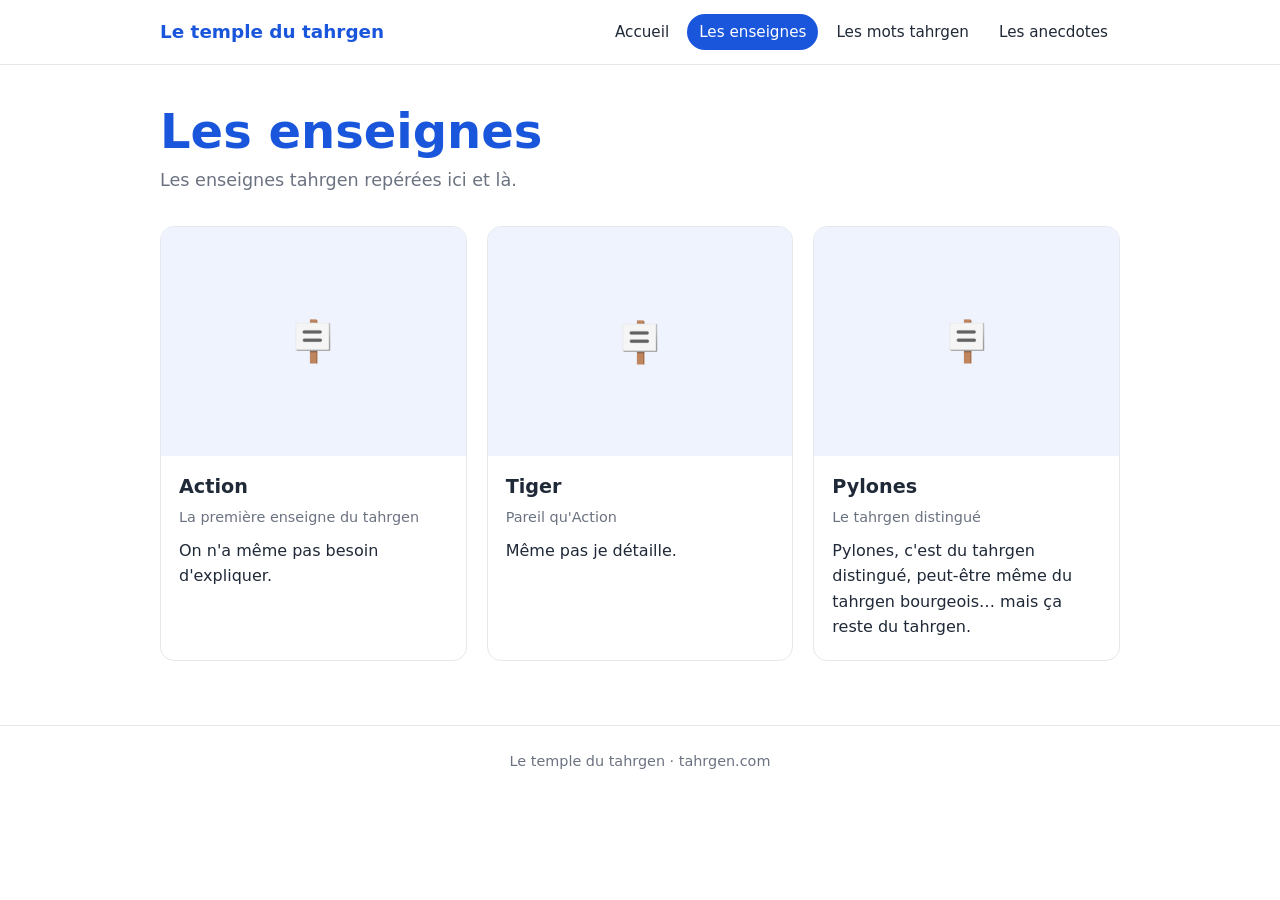
==== enseignes.html @ 92ed101b "Add site structure: homepage and 3 categories (enseignes, mots, anecdotes) Co-Authored-By: Claude Op" ====
<!doctype html>
<html lang="fr">
<head>
  <meta charset="utf-8">
  <meta name="viewport" content="width=device-width, initial-scale=1">
  <title>Les enseignes · Le temple du tahrgen</title>
  <link rel="stylesheet" href="style.css">
</head>
<body>
  <header class="entete">
    <div class="entete-interieur">
      <a class="logo" href="index.html">Le temple du tahrgen</a>
      <nav class="nav">
        <a href="index.html">Accueil</a>
        <a href="enseignes.html" aria-current="page">Les enseignes</a>
        <a href="mots.html">Les mots tahrgen</a>
        <a href="anecdotes.html">Les anecdotes</a>
      </nav>
    </div>
  </header>

  <main>
    <h1 class="titre-page">Les enseignes</h1>
    <p class="intro">Les enseignes tahrgen repérées ici et là.</p>

    <section class="grille">

      <!--
        POUR AJOUTER UNE ENSEIGNE : copie un bloc <article> ci-dessous et modifie-le.
        Photo : mets l'image dans le dossier "images/" puis remplace la ligne
        <div class="sans-photo">🪧</div> par :
        <img src="images/nom-de-la-photo.jpg" alt="Description de la photo">
      -->

      <article class="carte">
        <div class="sans-photo">🪧</div>
        <div class="carte-corps">
          <h2>Action</h2>
          <p class="lieu">La première enseigne du tahrgen</p>
          <p>On n'a même pas besoin d'expliquer.</p>
        </div>
      </article>

      <article class="carte">
        <div class="sans-photo">🪧</div>
        <div class="carte-corps">
          <h2>Tiger</h2>
          <p class="lieu">Pareil qu'Action</p>
          <p>Même pas je détaille.</p>
        </div>
      </article>

      <article class="carte">
        <div class="sans-photo">🪧</div>
        <div class="carte-corps">
          <h2>Pylones</h2>
          <p class="lieu">Le tahrgen distingué</p>
          <p>Pylones, c'est du tahrgen distingué, peut-être même du tahrgen bourgeois… mais ça reste du tahrgen.</p>
        </div>
      </article>

    </section>
  </main>

  <footer class="pied">Le temple du tahrgen · tahrgen.com</footer>
</body>
</html>
---- style.css ----
/* ===== Le temple du tahrgen — feuille de style commune ===== */

:root {
  --bleu: #1a56db;
  --bleu-fonce: #1240a8;
  --bleu-pale: #eef3fe;
  --texte: #1f2937;
  --texte-doux: #6b7280;
  --bord: #e5e7eb;
  --fond: #ffffff;
  --rayon: 14px;
}

* { box-sizing: border-box; }

html, body {
  margin: 0;
  background: var(--fond);
  color: var(--texte);
  font-family: system-ui, -apple-system, "Segoe UI", Roboto, sans-serif;
  line-height: 1.6;
}

a { color: var(--bleu); }

/* ----- En-tête / navigation ----- */
.entete {
  border-bottom: 1px solid var(--bord);
  background: var(--fond);
  position: sticky;
  top: 0;
  z-index: 10;
}
.entete-interieur {
  max-width: 1000px;
  margin: 0 auto;
  padding: 14px 20px;
  display: flex;
  align-items: center;
  justify-content: space-between;
  gap: 16px;
  flex-wrap: wrap;
}
.logo {
  font-weight: 800;
  font-size: 1.15rem;
  color: var(--bleu);
  text-decoration: none;
}
.nav {
  display: flex;
  gap: 6px;
  flex-wrap: wrap;
}
.nav a {
  text-decoration: none;
  color: var(--texte);
  padding: 6px 12px;
  border-radius: 999px;
  font-size: 0.95rem;
}
.nav a:hover { background: var(--bleu-pale); color: var(--bleu); }
.nav a[aria-current="page"] { background: var(--bleu); color: #fff; }

/* ----- Contenu ----- */
main {
  max-width: 1000px;
  margin: 0 auto;
  padding: 40px 20px 64px;
}

.titre-page {
  color: var(--bleu);
  font-size: clamp(2rem, 6vw, 3rem);
  line-height: 1.1;
  margin: 0 0 8px;
}
.intro {
  color: var(--texte-doux);
  font-size: 1.1rem;
  margin: 0 0 32px;
  max-width: 60ch;
}

/* ----- Accueil ----- */
.accueil-hero {
  text-align: center;
  padding: 48px 0 40px;
}
.accueil-hero h1 {
  color: var(--bleu);
  font-size: clamp(2.2rem, 8vw, 4.5rem);
  line-height: 1.1;
  margin: 0 0 16px;
}
.accueil-hero p {
  color: var(--texte-doux);
  font-size: 1.15rem;
  margin: 0 auto;
  max-width: 50ch;
}

.categories {
  display: grid;
  grid-template-columns: repeat(auto-fit, minmax(240px, 1fr));
  gap: 20px;
}
.categorie {
  display: block;
  text-decoration: none;
  color: inherit;
  border: 1px solid var(--bord);
  border-radius: var(--rayon);
  padding: 28px 24px;
  transition: border-color .15s, transform .15s, box-shadow .15s;
}
.categorie:hover {
  border-color: var(--bleu);
  transform: translateY(-2px);
  box-shadow: 0 8px 24px rgba(26, 86, 219, .12);
}
.categorie .icone { font-size: 2rem; }
.categorie h2 {
  color: var(--bleu);
  margin: 12px 0 6px;
  font-size: 1.35rem;
}
.categorie p { margin: 0; color: var(--texte-doux); }
.categorie .lien { display: inline-block; margin-top: 14px; font-weight: 600; color: var(--bleu); }

/* ----- Les enseignes (grille de cartes avec photo) ----- */
.grille {
  display: grid;
  grid-template-columns: repeat(auto-fill, minmax(260px, 1fr));
  gap: 20px;
}
.carte {
  border: 1px solid var(--bord);
  border-radius: var(--rayon);
  overflow: hidden;
  background: var(--fond);
}
.carte img,
.carte .sans-photo {
  width: 100%;
  aspect-ratio: 4 / 3;
  object-fit: cover;
  display: block;
  background: var(--bleu-pale);
}
.carte .sans-photo {
  display: flex;
  align-items: center;
  justify-content: center;
  color: var(--bleu);
  font-size: 2.5rem;
}
.carte-corps { padding: 16px 18px 20px; }
.carte h2 { margin: 0 0 4px; font-size: 1.2rem; }
.carte .lieu { color: var(--texte-doux); font-size: 0.9rem; margin: 0 0 8px; }
.carte p { margin: 0; }

/* ----- Les mots (lexique) ----- */
.lexique { margin: 0; }
.mot {
  border-bottom: 1px solid var(--bord);
  padding: 20px 0;
}
.mot:first-child { border-top: 1px solid var(--bord); }
.mot dt {
  font-size: 1.35rem;
  font-weight: 700;
  color: var(--bleu);
}
.mot dt .nature {
  font-size: 0.85rem;
  font-weight: 400;
  font-style: italic;
  color: var(--texte-doux);
  margin-left: 8px;
}
.mot dd { margin: 6px 0 0; }
.mot .exemple {
  margin-top: 8px;
  padding-left: 12px;
  border-left: 3px solid var(--bleu-pale);
  font-style: italic;
  color: var(--texte-doux);
}

/* ----- Les anecdotes ----- */
.anecdotes { display: grid; gap: 20px; }
.anecdote {
  border: 1px solid var(--bord);
  border-left: 4px solid var(--bleu);
  border-radius: var(--rayon);
  padding: 20px 24px;
}
.anecdote h2 { margin: 0 0 4px; font-size: 1.3rem; }
.anecdote .date { color: var(--texte-doux); font-size: 0.9rem; margin: 0 0 10px; }
.anecdote p { margin: 0 0 8px; }
.anecdote p:last-child { margin-bottom: 0; }

/* ----- Pied de page ----- */
.pied {
  border-top: 1px solid var(--bord);
  text-align: center;
  color: var(--texte-doux);
  font-size: 0.9rem;
  padding: 24px 20px;
}
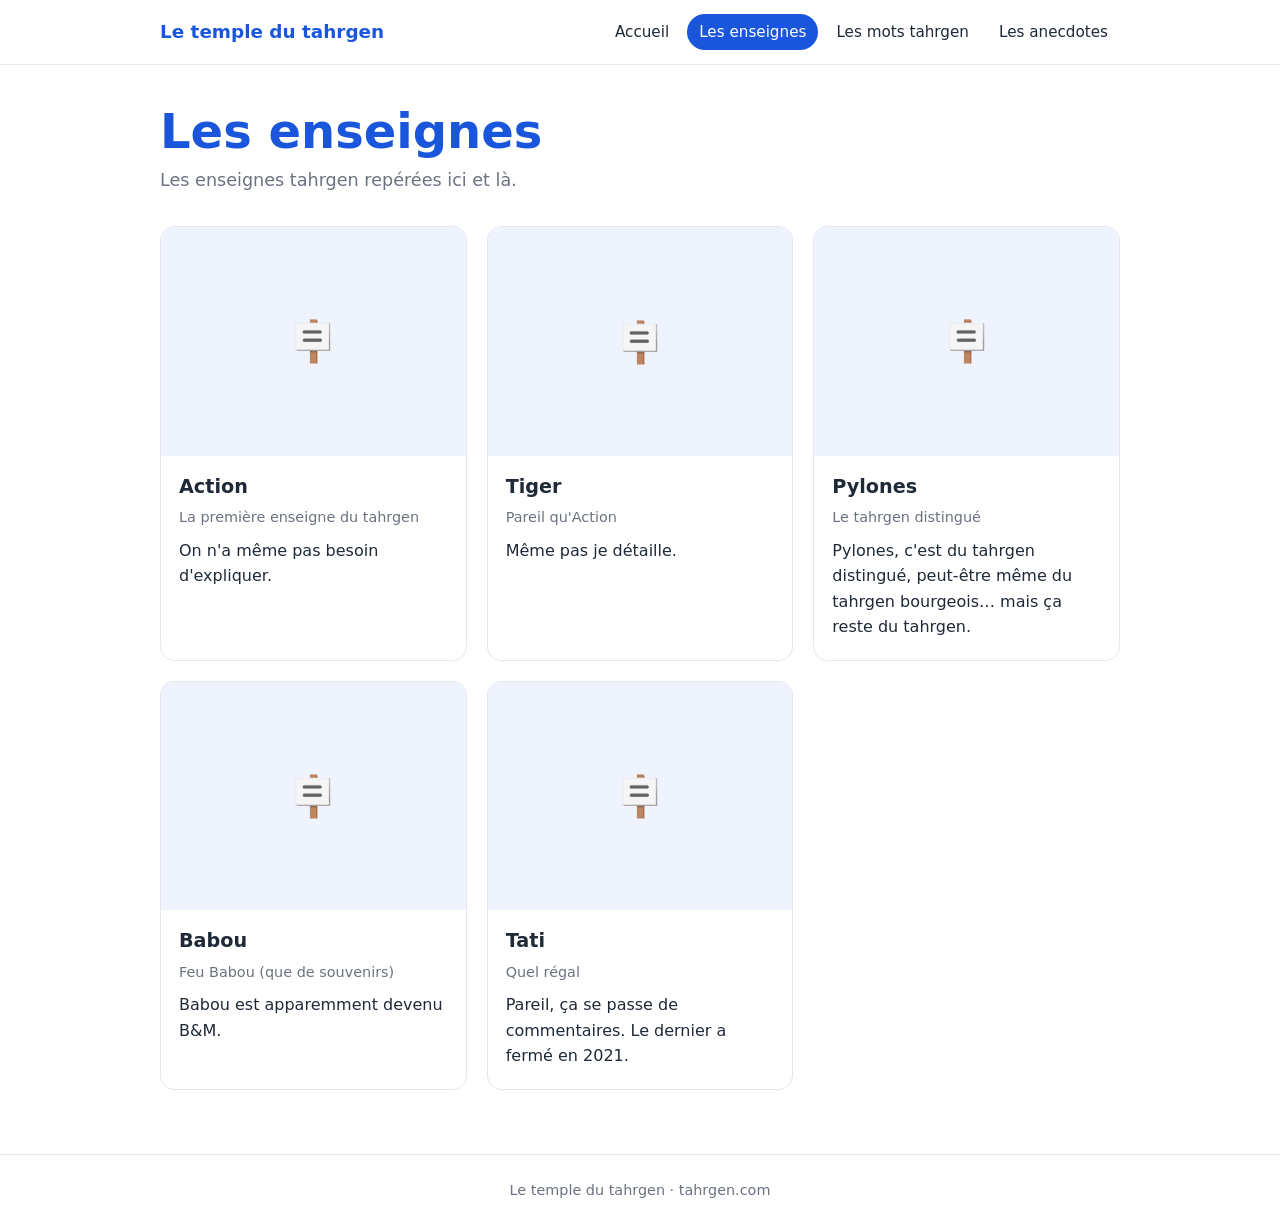
==== commit 02895ead: "Add Babou and Tati to enseignes Co-Authored-By: Claude Opus 5.5 <noreply@anthropic.com>" ====
--- a/enseignes.html
+++ b/enseignes.html
@@ -59,6 +59,24 @@
         </div>
       </article>
 
+      <article class="carte">
+        <div class="sans-photo">🪧</div>
+        <div class="carte-corps">
+          <h2>Babou</h2>
+          <p class="lieu">Feu Babou (que de souvenirs)</p>
+          <p>Babou est apparemment devenu B&amp;M.</p>
+        </div>
+      </article>
+
+      <article class="carte">
+        <div class="sans-photo">🪧</div>
+        <div class="carte-corps">
+          <h2>Tati</h2>
+          <p class="lieu">Quel régal</p>
+          <p>Pareil, ça se passe de commentaires. Le dernier a fermé en 2021.</p>
+        </div>
+      </article>
+
     </section>
   </main>
 
